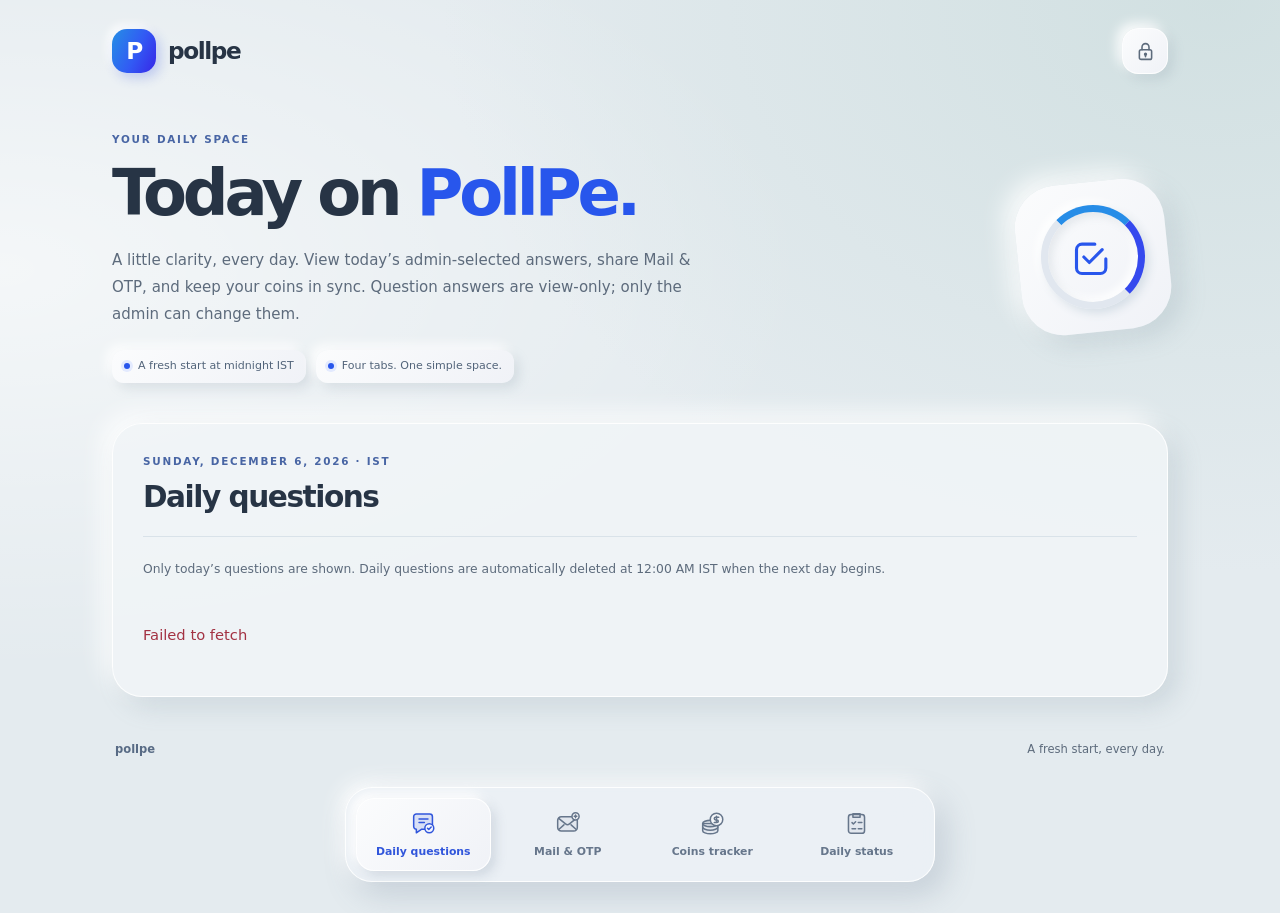
==== index.html @ f7204054 "Restore all three balance values in forms and public cards" ====
<!doctype html>
<html lang="en">
<head>
  <meta charset="utf-8">
  <meta name="viewport" content="width=device-width, initial-scale=1, viewport-fit=cover">
  <meta name="description" content="PollPe — today’s daily questions.">
  <title>PollPe · Daily questions</title>
  <link rel="stylesheet" href="style.css?v=daily-status-20261020">
  <link rel="stylesheet" href="daily-status.css?v=daily-status-20261020">
  <link rel="stylesheet" href="neumorphic.css?v=soft-ui-20261020">
  <meta name="theme-color" content="#e4ebef">
  <script src="config.js" defer></script>
  <script src="app.js?v=daily-status-20261020" defer></script>
  <script src="coins.js?v=full-balances-restored-20261020" defer></script>
  <script src="daily-status.js?v=daily-status-20261020" defer></script>
</head>
<body>
  <header class="site-header">
    <a class="brand" href="#archive" aria-label="PollPe home"><span class="brand-mark">P</span><span>pollpe</span></a>
    <button class="nav-admin" id="admin-toggle" type="button" aria-label="Unlock admin" title="Unlock admin" aria-haspopup="dialog" aria-controls="admin-panel" aria-expanded="false"><svg width="21" height="21" viewBox="0 0 24 24" fill="none" stroke="currentColor" stroke-width="1.8" stroke-linecap="round" stroke-linejoin="round" aria-hidden="true"><rect x="5" y="10" width="14" height="11" rx="2"></rect><path d="M8 10V7a4 4 0 0 1 8 0v3"></path><circle cx="12" cy="15" r="1"></circle><path d="M12 16v2"></path></svg></button>
  </header>

  <main>
    <section class="hero" aria-labelledby="page-title">
      <div class="hero-content">
        <p class="eyebrow">Your daily space</p>
        <h1 id="page-title">Today on <span>PollPe.</span></h1>
        <p class="hero-copy">A little clarity, every day. View today’s admin-selected answers, share Mail &amp; OTP, and keep your coins in sync. Question answers are view-only; only the admin can change them.</p>
        <div class="hero-meta"><span class="soft-chip">A fresh start at midnight IST</span><span class="soft-chip">Four tabs. One simple space.</span></div>
      </div>
      <div class="hero-emblem" aria-hidden="true"><div class="hero-emblem-ring"><svg width="44" height="44" viewBox="0 0 24 24" fill="none" stroke="currentColor" stroke-width="1.7" stroke-linecap="round" stroke-linejoin="round"><path d="m7 12 3 3 7-7"/><path d="M19 13v5a3 3 0 0 1-3 3H6a3 3 0 0 1-3-3V8a3 3 0 0 1 3-3h7"/></svg></div></div>
    </section>

    <section class="tab-panel archive-section" id="archive" aria-labelledby="archive-title" role="tabpanel" tabindex="-1">
      <div class="section-heading">
        <div><p class="eyebrow" id="today-date"></p><h2 id="archive-title">Daily questions</h2></div>
        <span class="count-label" id="result-count" aria-live="polite"></span>
      </div>
      <p class="timestamp-note">Only today’s questions are shown. Daily questions are automatically deleted at 12:00 AM IST when the next day begins.</p>
      <div id="archive-status" class="status" role="status" aria-live="polite"></div>
      <div id="poll-list" class="poll-list" aria-live="polite"></div>
      <button class="button button-outline load-more" id="load-more" type="button" hidden>Load more today’s questions</button>
    </section>

    <section class="tab-panel mail-section" id="mail" aria-labelledby="mail-title" role="tabpanel" tabindex="-1" hidden>
      <div class="section-heading"><div><p class="eyebrow">Public mailbox</p><h2 id="mail-title">Mail &amp; OTP</h2></div><span class="count-label" id="mail-count" aria-live="polite"></span></div>
      <p class="public-disclosure"><strong>Important:</strong> everything submitted here—including email addresses, messages, and OTPs—is public and visible to anyone. This is manual hosting only, not inbox integration.</p>
      <form id="mail-form" class="mail-form" novalidate>
        <label>Email address<input id="mail-email" type="email" maxlength="254" autocomplete="email" required></label>
        <label>Content <span class="label-note">including an OTP, if needed · max 20,000 characters</span><textarea id="mail-content" rows="8" maxlength="20000" required></textarea></label>
        <p class="timestamp-note"><strong>Timestamp:</strong> Set automatically when you publish (server time). It cannot be edited.</p>
        <p class="timestamp-note"><strong>Auto-delete:</strong> Mail &amp; OTP posts expire 6 hours after their server timestamp and are deleted by cleanup that runs every minute. Refresh to update posts already loaded on this page. Coin history and daily questions are not affected.</p>
        <div class="form-actions"><button class="button button-primary" id="mail-submit" type="submit">Publish publicly</button><span id="mail-status" class="form-status" role="status" aria-live="polite"></span></div>
      </form>
      <div id="mail-list-status" class="status" role="status" aria-live="polite"></div>
      <div id="mail-list" class="mail-list" aria-live="polite"></div>
      <button class="button button-outline load-more" id="mail-load-more" type="button" hidden>Load more mail</button>
    </section>

    <section class="tab-panel coins-section" id="coins" aria-labelledby="coins-title" role="tabpanel" tabindex="-1" hidden>
      <div class="section-heading"><div><p class="eyebrow">Every coin, accounted for</p><h2 id="coins-title">PollPe coins tracker</h2></div></div>
      <p class="public-disclosure"><strong>No password needed.</strong> Email addresses and coin balances saved here are public. This is a manual tracker, not a connection to your PollPe account.</p>
      <form id="coins-form" class="mail-form" novalidate>
        <label>PollPe account email address<input id="coins-email" type="email" maxlength="254" autocomplete="email" required aria-describedby="coins-account-status"></label>
        <div><button id="coins-lookup" class="button button-outline" type="button">Load account balance</button></div>
        <p id="coins-account-status" class="timestamp-note" role="status" aria-live="polite">Enter an email to load its current balance.</p>
        <div class="form-grid">
          <label>Total coins yesterday<input id="coins-yesterday" type="number" min="0" max="9007199254740991" step="1" readonly required aria-describedby="coins-baseline-note"></label>
          <label>Coins credited today<input id="coins-credited" type="number" min="0" max="9007199254740991" step="1" inputmode="numeric" placeholder="Enter today's credited coins" required disabled></label>
        </div>
        <div class="form-actions"><button id="coins-edit-balance" class="button button-outline" type="button" disabled aria-pressed="false">Edit starting balance</button><span id="coins-baseline-note" class="timestamp-note">Current balances are filled automatically. Load an account, then use Edit starting balance whenever you need to correct its baseline.</span></div>
        <label>Total coins today <span class="label-note">calculated automatically: yesterday + credited today</span><input id="coins-total" type="number" readonly aria-readonly="true" aria-live="polite"></label>
        <p class="timestamp-note">One current card per email; daily history is not kept. Days use India time (Asia/Kolkata). After a gap, the last saved balance carries forward. Saving again today replaces today's credited amount; it does not add it twice. Dates and timestamps are set by the server.</p>
        <div class="form-actions"><button class="button button-primary" id="coins-submit" type="submit" disabled>Save coins publicly</button><span id="coins-status" class="form-status" role="status" aria-live="polite"></span></div>
      </form>
      <div class="section-heading"><h3>Current coin balances</h3><button class="button button-quiet" id="coins-refresh" type="button">Refresh balances</button></div>
      <label for="coins-email-filter">Filter current balances by email<input id="coins-email-filter" type="search" maxlength="254" autocomplete="off" placeholder="Search email address"></label>
      <div id="coins-list-status" class="status" role="status" aria-live="polite"></div>
      <div id="coins-list" class="coins-list" aria-live="polite"></div>
      <button class="button button-outline load-more" id="coins-load-more" type="button" hidden>Load more balances</button>
    </section>

    <section class="tab-panel daily-status-section" id="daily-status" aria-labelledby="completion-title" role="tabpanel" tabindex="-1" hidden>
      <div class="section-heading"><div><p class="eyebrow" id="completion-date"></p><h2 id="completion-title">Daily coin status</h2></div><button class="button button-quiet" id="completion-refresh" type="button">Refresh status</button></div>
      <p class="public-disclosure">All email addresses already in the coins tracker appear here. <strong>Completed</strong> means coins were submitted for today in India time, including a submission of 0 coins. Otherwise, the status is <strong>Pending</strong>. Status resets automatically at <strong>12:00 AM IST</strong>; saved balances are kept.</p>
      <p class="timestamp-note">Public, view-only list. Updates after a coin submission, when you open this tab, and every minute while this tab is visible.</p>
      <p id="completion-summary" class="completion-summary" aria-live="polite"></p>
      <label class="completion-filter" for="completion-search">Search PollPe email addresses<input id="completion-search" type="search" maxlength="254" autocomplete="off" placeholder="Search email address"></label>
      <div id="completion-message" class="status" role="status" aria-live="polite"></div>
      <div id="completion-list" class="completion-list" role="list" aria-label="Daily coin completion by email"></div>
    </section>

    <section class="admin-panel" id="admin-panel" aria-labelledby="admin-title" hidden>
      <div class="section-heading"><div><p class="eyebrow">Private publishing desk</p><h2 id="admin-title">Publish a question</h2></div><button class="close-button" id="admin-close" type="button" aria-label="Close admin panel">×</button></div>
      <p class="admin-intro">Admin unlocked for up to one hour. Closing this panel locks it again. Your password is never saved to this device.</p>
      <form id="poll-form" novalidate>
        <label>Today’s date (IST)<input id="poll-date" type="date" required readonly aria-readonly="true"></label>
        <label>Question<textarea id="poll-question" rows="3" maxlength="500" required placeholder="What are you curious about today?"></textarea></label>
        <fieldset class="option-editor" aria-describedby="options-help">
          <legend>Answer options</legend>
          <p id="options-help" class="timestamp-note">Add or remove options independently. Keep 2–50 options, with up to 300 characters each.</p>
          <label class="option-style-label">Option serial numbers<select id="option-label-style"><option value="numeric">Numbers: 1, 2, 3…</option><option value="alpha">Alphabet: A, B, C…</option><option value="none">No serial numbers</option></select></label>
          <div id="poll-options" class="option-rows"></div>
          <div class="form-actions"><button id="add-option" class="button button-outline" type="button">Add option</button><span id="option-count" class="timestamp-note" role="status" aria-live="polite"></span></div>
        </fieldset>
        <div class="form-grid">
          <label>Selected answer <span class="label-note">choose exactly one option</span><select id="poll-selected" required disabled><option value="">Add options above</option></select></label>
          <label>Note <span class="label-note">optional</span><input id="poll-note" type="text" maxlength="300" placeholder="A little context, if useful"></label>
        </div>
        <div class="form-actions"><button class="button button-primary" id="publish-button" type="submit">Publish question</button><button class="button button-quiet" id="cancel-edit" type="button" hidden>Cancel edit</button><span id="form-status" class="form-status" role="status" aria-live="polite"></span></div>
      </form>
    </section>
  </main>
  <nav class="bottom-nav" aria-label="Primary navigation">
    <div class="page-tabs" role="tablist" aria-label="PollPe sections">
      <a class="tab-link" id="archive-tab" href="#archive" role="tab" aria-controls="archive" aria-selected="true" tabindex="0">
        <span class="nav-icon"><svg width="28" height="28" viewBox="0 0 28 28" fill="none" stroke="currentColor" stroke-width="1.7" stroke-linecap="round" stroke-linejoin="round" aria-hidden="true" focusable="false"><path class="icon-tint" d="M7 4.5h14a3 3 0 0 1 3 3v11a3 3 0 0 1-3 3h-9l-6 4v-4a3 3 0 0 1-3-3v-11a3 3 0 0 1 3-3Z"/><path d="M9 10h10M9 14h6"/><circle cx="20.5" cy="20.5" r="5" class="icon-badge"/><path d="m18.5 20.5 1.4 1.4 2.7-2.8"/></svg></span>
        <span class="nav-label">Daily questions</span>
      </a>
      <a class="tab-link" id="mail-tab" href="#mail" role="tab" aria-controls="mail" aria-selected="false" tabindex="-1">
        <span class="nav-icon"><svg width="28" height="28" viewBox="0 0 28 28" fill="none" stroke="currentColor" stroke-width="1.7" stroke-linecap="round" stroke-linejoin="round" aria-hidden="true" focusable="false"><rect class="icon-tint" x="3" y="6.5" width="22" height="16" rx="4"/><path d="m4.5 8.5 7.3 6a3.5 3.5 0 0 0 4.4 0l7.3-6M4.5 20.5l5.5-5M23.5 20.5l-5.5-5"/><circle cx="23" cy="6" r="4" class="icon-badge"/><path d="M23 4.5v3M21.5 6h3"/></svg></span>
        <span class="nav-label">Mail &amp; OTP</span>
      </a>
      <a class="tab-link" id="coins-tab" href="#coins" role="tab" aria-controls="coins" aria-selected="false" tabindex="-1" aria-label="PollPe coins tracker">
        <span class="nav-icon"><svg width="28" height="28" viewBox="0 0 28 28" fill="none" stroke="currentColor" stroke-width="1.7" stroke-linecap="round" stroke-linejoin="round" aria-hidden="true" focusable="false"><path class="icon-tint" d="M3 14v8c0 2 4 3.5 8.5 3.5S20 24 20 22v-8Z"/><ellipse cx="11.5" cy="14" rx="8.5" ry="3.5"/><path d="M3 18c0 2 4 3.5 8.5 3.5S20 20 20 18"/><circle cx="18.5" cy="9.5" r="7" class="icon-badge"/><path d="M18.5 6v7M21 7h-3.5a1.5 1.5 0 0 0 0 3H19a1.5 1.5 0 0 1 0 3h-3"/></svg></span>
        <span class="nav-label">Coins tracker</span>
      </a>
      <a class="tab-link" id="daily-status-tab" href="#daily-status" role="tab" aria-controls="daily-status" aria-selected="false" tabindex="-1">
        <span class="nav-icon"><svg width="28" height="28" viewBox="0 0 28 28" fill="none" stroke="currentColor" stroke-width="1.7" stroke-linecap="round" stroke-linejoin="round" aria-hidden="true" focusable="false"><rect class="icon-tint" x="5" y="4" width="18" height="21" rx="3"/><path d="M10 3h8v4h-8zM9 13l1.5 1.5L13 12M16 13h4M9 20h4M16 20h4"/></svg></span>
        <span class="nav-label">Daily status</span>
      </a>
    </div>
  </nav>
  <dialog class="unlock-dialog" id="unlock-dialog" aria-labelledby="unlock-title" aria-describedby="unlock-description">
    <div class="section-heading"><div><p class="eyebrow">Private access</p><h2 id="unlock-title">Unlock admin</h2></div><button class="close-button" id="unlock-close" type="button" aria-label="Close unlock prompt">×</button></div>
    <p id="unlock-description">Enter your admin password to open the question-upload form. Everyone can view today’s questions without unlocking.</p>
    <form id="unlock-form">
      <label for="publishing-key">Admin password</label>
      <input id="publishing-key" type="password" autocomplete="off" spellcheck="false" autocapitalize="off" required autofocus aria-describedby="unlock-status">
      <p id="unlock-status" class="form-status" role="status" aria-live="polite"></p>
      <div class="form-actions"><button class="button button-primary" id="unlock-button" type="submit">Unlock</button><button class="button button-quiet" id="unlock-cancel" type="button">Cancel</button></div>
    </form>
  </dialog>
  <footer><span class="brand-footer">pollpe</span><span>A fresh start, every day.</span></footer>
</body>
</html>
---- style.css ----
:root{--ink:#30243c;--muted:#746b7e;--purple:#6846a5;--purple-dark:#503181;--lavender:#eee8f8;--cream:#fbf8f1;--paper:#fffdf9;--line:#e7dfd2;--green:#317357;--shadow:0 18px 50px rgba(48,36,60,.08);font-family:Inter,ui-sans-serif,system-ui,-apple-system,BlinkMacSystemFont,"Segoe UI",sans-serif;color:var(--ink);background:var(--cream);line-height:1.5}*{box-sizing:border-box}html{scroll-behavior:smooth}body{margin:0;min-width:320px;background:var(--cream)}button,input,textarea,select{font:inherit;color:inherit}button{cursor:pointer}.site-header{max-width:1160px;margin:auto;padding:24px 30px;display:flex;justify-content:space-between;align-items:center}.brand{display:inline-flex;align-items:center;gap:9px;color:var(--ink);font-weight:800;letter-spacing:-.04em;font-size:1.28rem;text-decoration:none}.brand-mark{display:grid;place-items:center;width:28px;height:28px;border-radius:9px;background:var(--purple);color:white;font-family:Georgia,serif;font-style:italic;font-size:1.1rem}.nav-admin{background:none;border:0;color:var(--muted)}.nav-admin:hover{color:var(--purple)}.hero{max-width:1160px;margin:auto;padding:82px 30px 92px}.eyebrow{margin:0 0 12px;color:var(--purple);font-weight:750;letter-spacing:.12em;text-transform:uppercase;font-size:.7rem}.hero h1{font-family:Georgia,"Times New Roman",serif;font-weight:400;letter-spacing:-.055em;font-size:clamp(3.3rem,8vw,6.9rem);line-height:.92;max-width:800px;margin:0}.hero-copy{color:var(--muted);font-size:1.08rem;max-width:410px;margin:26px 0 0}.archive-section,.admin-panel{max-width:1160px;margin:auto;padding:0 30px 100px}.section-heading{display:flex;justify-content:space-between;align-items:end;border-bottom:1px solid var(--line);padding-bottom:17px;margin-bottom:23px}.section-heading h2{margin:0;font-family:Georgia,"Times New Roman",serif;font-weight:400;font-size:2.25rem;letter-spacing:-.04em}.count-label{color:var(--muted);font-size:.78rem}.filters{display:flex;gap:9px;margin-bottom:26px}.search-field,.date-field{display:flex;align-items:center;border:1px solid var(--line);background:var(--paper);border-radius:7px;min-height:45px}.search-field{flex:1}.search-icon,.calendar-icon{color:var(--purple);font-size:1.25rem;padding-left:13px}.search-field input,.date-field input{border:0;outline:0;background:transparent;padding:10px 13px;width:100%;min-width:0}.date-field input{width:155px}.button{border:0;border-radius:7px;padding:11px 17px;font-weight:700;font-size:.85rem;transition:.18s ease}.button:hover{transform:translateY(-1px)}.button:disabled{opacity:.55;cursor:not-allowed;transform:none}.button-primary{background:var(--purple);color:white}.button-primary:hover{background:var(--purple-dark)}.button-outline{background:transparent;border:1px solid var(--purple);color:var(--purple)}.button-quiet{background:transparent;color:var(--muted)}.button-quiet:hover{background:var(--lavender);color:var(--purple)}.poll-list{display:grid;grid-template-columns:repeat(2,minmax(0,1fr));gap:17px}.poll-card{background:var(--paper);border:1px solid var(--line);border-radius:10px;padding:25px;box-shadow:var(--shadow);position:relative}.poll-card-date{font-size:.72rem;color:var(--purple);font-weight:750;letter-spacing:.1em;text-transform:uppercase}.poll-card h3{font-family:Georgia,"Times New Roman",serif;font-size:1.5rem;font-weight:400;letter-spacing:-.025em;line-height:1.15;margin:12px 0 20px}.answer-list{display:grid;gap:7px;margin:0;padding:0;list-style:none}.answer{display:flex;justify-content:space-between;align-items:center;border:1px solid var(--line);border-radius:6px;padding:9px 11px;color:var(--muted);font-size:.87rem}.answer.selected{border-color:#b9a5dc;background:var(--lavender);color:var(--purple-dark);font-weight:700}.answer-tag{font-size:.68rem;letter-spacing:.04em;text-transform:uppercase}.poll-note{color:var(--muted);font-size:.8rem;margin:17px 0 0;padding-top:14px;border-top:1px solid var(--line)}.card-actions{display:flex;gap:10px;margin-top:17px}.card-actions button{font-size:.75rem;color:var(--purple);border:0;background:none;padding:0;font-weight:700}.card-actions button:hover{text-decoration:underline}.status{color:var(--muted);font-size:.92rem;padding:20px 0}.status:empty{display:none}.status.error,.form-status.error{color:#a04040}.status.empty{padding:65px 10px;text-align:center;background:var(--lavender);border-radius:10px}.load-more{display:block;margin:28px auto 0}.admin-panel{padding-top:42px;background:var(--paper);border:1px solid var(--line);border-radius:12px;margin-bottom:85px;padding-bottom:42px;box-shadow:var(--shadow)}.admin-intro{color:var(--muted);font-size:.9rem;margin:-8px 0 25px}.close-button{border:0;background:none;font-size:1.65rem;color:var(--muted)}.admin-panel form{display:grid;gap:17px}.form-grid{display:grid;grid-template-columns:1fr 1fr;gap:17px}.admin-panel label{display:grid;gap:7px;font-size:.82rem;font-weight:700}.label-note{font-weight:400;color:var(--muted);font-size:.75rem}.admin-panel input,.admin-panel textarea,.admin-panel select{width:100%;border:1px solid var(--line);border-radius:6px;background:var(--cream);padding:11px 12px;outline:0;resize:vertical}.admin-panel input:focus,.admin-panel textarea:focus,.admin-panel select:focus,.filters input:focus{border-color:var(--purple);box-shadow:0 0 0 3px rgba(104,70,165,.12)}.form-actions{display:flex;align-items:center;gap:14px}.form-status{font-size:.82rem;color:var(--green)}footer{max-width:1160px;margin:auto;padding:27px 30px;border-top:1px solid var(--line);display:flex;justify-content:space-between;color:var(--muted);font-size:.78rem}.brand-footer{font-weight:800;color:var(--ink)}.sr-only{position:absolute;width:1px;height:1px;padding:0;margin:-1px;overflow:hidden;clip:rect(0,0,0,0);white-space:nowrap;border:0}@media(max-width:700px){.site-header,.hero,.archive-section,.admin-panel{padding-left:18px;padding-right:18px}.site-header{padding-top:18px}.hero{padding-top:65px;padding-bottom:70px}.hero h1{font-size:clamp(3rem,16vw,5rem)}.filters{flex-wrap:wrap}.search-field{flex-basis:100%}.date-field{flex:1}.date-field input{width:100%}.poll-list{grid-template-columns:1fr}.section-heading h2{font-size:1.9rem}.form-grid{grid-template-columns:1fr}.admin-panel{border-radius:0;border-left:0;border-right:0}.form-actions{flex-wrap:wrap}footer{padding-left:18px;padding-right:18px}}

[hidden]{display:none!important}

/* Native radio groups enforce one selected answer per question. */
fieldset.answer-list{border:0;min-width:0}
label.answer{cursor:pointer;gap:10px;min-height:44px}
.answer input[type="radio"]{margin:0;flex:0 0 auto;width:17px;height:17px;accent-color:var(--purple)}
.answer-text{flex:1;min-width:0;overflow-wrap:anywhere}
.answer-tag{flex:0 0 auto}
.answer:focus-within{outline:2px solid var(--purple);outline-offset:2px}
.answer:hover{border-color:#b9a5dc}

/* The publishing desk opens only after the separate key prompt succeeds. */
.nav-admin{display:inline-flex;align-items:center;justify-content:center;width:44px;height:44px;border-radius:50%;padding:10px}
.nav-admin:hover,.nav-admin[aria-expanded="true"]{background:var(--lavender);color:var(--purple)}
.nav-admin:focus-visible,.close-button:focus-visible{outline:2px solid var(--purple);outline-offset:3px}
.unlock-dialog{width:min(440px,calc(100% - 32px));max-height:calc(100dvh - 32px);overflow:auto;border:1px solid var(--line);border-radius:16px;padding:28px;background:var(--paper);color:var(--ink);box-shadow:var(--shadow)}
.unlock-dialog::backdrop{background:rgba(48,36,60,.4);backdrop-filter:blur(3px)}
.unlock-dialog .section-heading{align-items:center;margin-bottom:18px}
.unlock-dialog h2{font-size:2rem}
.unlock-dialog>p{color:var(--muted);font-size:.9rem}
.unlock-dialog form{display:grid;gap:12px;margin-top:22px}
.unlock-dialog label{font-size:.82rem;font-weight:700}
.unlock-dialog input{width:100%;min-width:0;border:1px solid var(--line);border-radius:7px;background:var(--cream);padding:12px;font-size:16px}
.unlock-dialog input:focus{outline:2px solid var(--purple);outline-offset:2px}
.unlock-dialog .form-status{margin:0;min-height:1.5em}
@media(prefers-reduced-motion:reduce){html{scroll-behavior:auto}.button{transition:none}}

/* Accessible hash-driven tabs and the public mailbox. */


.mail-section{max-width:1160px;margin:auto;padding:0 30px 100px}
.public-disclosure{margin:0 0 26px;padding:15px 17px;border-left:4px solid var(--purple);background:var(--lavender);color:var(--purple-dark);font-size:.9rem}
.mail-form{display:grid;gap:17px;max-width:720px;margin-bottom:30px}
.mail-form label{display:grid;gap:7px;font-size:.82rem;font-weight:700}
.mail-form input,.mail-form textarea{width:100%;border:1px solid var(--line);border-radius:6px;background:var(--paper);padding:11px 12px;outline:0;resize:vertical}
.mail-form input:focus,.mail-form textarea:focus{border-color:var(--purple);box-shadow:0 0 0 3px rgba(104,70,165,.12)}
.mail-list{display:grid;gap:14px;max-width:800px}
.mail-card{background:var(--paper);border:1px solid var(--line);border-radius:10px;padding:20px;box-shadow:var(--shadow)}
.mail-meta{color:var(--purple);font-size:.75rem;font-weight:750;overflow-wrap:anywhere}
.mail-content{white-space:pre-wrap;overflow-wrap:anywhere;margin:12px 0 0;color:var(--ink)}
@media(max-width:700px){.mail-section{padding-left:18px;padding-right:18px}}

/* Public coins tracker. */
.coins-section{max-width:1160px;margin:auto;padding:0 30px 100px}
.timestamp-note{color:var(--muted);font-size:.8rem;margin:0;line-height:1.6}
.mail-form input[readonly]{background:var(--lavender);color:var(--purple-dark)}
.mail-form input:disabled{opacity:.65}
.coins-list{display:grid;gap:14px;max-width:900px}
.coins-list h4{margin:0 0 18px}
.coin-values{display:grid;grid-template-columns:repeat(3,minmax(0,1fr));gap:14px;margin:0 0 18px}
.coin-values dt{font-size:.75rem;color:var(--muted)}
.coin-values dd{font-size:1.45rem;font-weight:750;margin:5px 0 0;overflow-wrap:anywhere}
.coin-values>div:last-child dd{color:var(--purple)}
@media(max-width:700px){.coins-section{padding-left:18px;padding-right:18px}.coin-values{grid-template-columns:1fr}.coin-values>div{display:flex;justify-content:space-between;align-items:baseline;gap:12px}.coin-values dd{margin:0;font-size:1.2rem}.hero{padding-top:36px;padding-bottom:45px}}

/* A floating, thumb-friendly dock on every screen size. No icon font or CDN needed. */
body{padding-bottom:calc(124px + env(safe-area-inset-bottom,0px))}
html{scroll-padding-bottom:calc(124px + env(safe-area-inset-bottom,0px))}
.bottom-nav{position:fixed;z-index:50;left:50%;bottom:calc(18px + env(safe-area-inset-bottom,0px));transform:translateX(-50%);width:min(560px,calc(100% - 32px));padding:8px;border:1px solid rgba(104,70,165,.16);border-radius:26px;background:rgba(255,253,249,.96);box-shadow:0 12px 48px rgba(48,36,60,.16),0 2px 8px rgba(48,36,60,.04);backdrop-filter:blur(20px);-webkit-backdrop-filter:blur(20px)}
.page-tabs{display:grid;grid-template-columns:repeat(3,minmax(0,1fr));gap:6px}
.tab-link{position:relative;display:flex;flex-direction:column;align-items:center;justify-content:center;gap:5px;min-width:0;min-height:76px;padding:9px 6px 10px;border:1px solid transparent;border-radius:19px;color:var(--muted);text-decoration:none;transition:background .2s ease,color .2s ease,box-shadow .2s ease}
.nav-icon{display:grid;place-items:center;width:34px;height:32px;transition:transform .2s ease}
.nav-icon svg{display:block;overflow:visible}
.icon-tint{fill:currentColor;fill-opacity:.07}
.icon-badge{fill:var(--paper)}
.nav-label{font-size:.76rem;line-height:1.3;font-weight:650;white-space:nowrap}
.tab-link:hover{background:#f5f0fb;color:var(--purple)}
.tab-link[aria-selected="true"]{color:var(--purple-dark);background:linear-gradient(135deg,#eee5fb,#f6f0fc);border-color:rgba(104,70,165,.12);box-shadow:inset 0 1px 0 rgba(255,255,255,.9)}
.tab-link[aria-selected="true"] .nav-label{font-weight:800}
.tab-link[aria-selected="true"] .nav-icon{transform:translateY(-1px)}
.tab-link[aria-selected="true"] .icon-tint{fill-opacity:.15}
.tab-link[aria-selected="true"] .icon-badge{fill:#eee5fb}
.tab-link:focus-visible{outline:3px solid var(--purple);outline-offset:2px}
@media(max-width:700px){.site-header{flex-wrap:nowrap;gap:16px}.nav-admin{width:44px;height:44px;padding:10px}.bottom-nav{bottom:calc(12px + env(safe-area-inset-bottom,0px));width:calc(100% - 24px);max-width:480px;border-radius:24px;padding:6px}.tab-link{min-height:72px;border-radius:18px}.nav-label{font-size:.7rem}}
@media(prefers-reduced-motion:reduce){.tab-link,.nav-icon{transition:none}}

/* Independent answer rows keep numbering separate from editable content. */
.option-editor{min-width:0;margin:0;padding:18px;border:1px solid var(--line);border-radius:9px;display:grid;gap:16px}
.option-editor legend{padding:0 6px;font-size:.88rem;font-weight:750}
.option-style-label{max-width:330px}
.option-rows{display:grid;gap:12px}
.option-row{display:flex;align-items:flex-end;gap:10px;min-width:0}
.option-field{flex:1;min-width:0;display:grid;gap:6px}
.option-row .remove-option{min-height:44px;padding:10px 12px;flex:0 0 auto}
.option-row .remove-option:disabled{opacity:.4}
.option-field input{min-width:0}
@media(max-width:700px){.option-editor{padding:12px}.option-row{gap:4px}.option-row .remove-option{padding:10px 7px;font-size:.78rem}.option-field input,.option-style-label select{font-size:16px}}

/* Four public sections, with non-interactive published answers. */
.page-tabs{grid-template-columns:repeat(4,minmax(0,1fr))}
label.answer{cursor:default}
.answer input[type="radio"]:disabled{opacity:1;cursor:default}
.answer-tag{white-space:normal;text-align:right;max-width:6.5em}
@media(max-width:400px){.bottom-nav{width:calc(100% - 16px);padding:5px}.page-tabs{gap:2px}.tab-link{padding-left:2px;padding-right:2px}.nav-label{font-size:.64rem;white-space:normal;text-align:center;min-height:2.6em;display:flex;align-items:center}.nav-icon{height:30px}}
---- daily-status.css ----
#daily-status{max-width:1160px;margin:auto;padding:0 30px 100px}
#daily-status .daily-status-toolbar{display:flex;align-items:center;gap:12px;margin:0 0 22px;max-width:900px}
#daily-status .completion-filter{display:grid;gap:7px;font-size:.82rem;font-weight:700;max-width:900px;margin:20px 0}
#daily-status .completion-summary{color:var(--purple-dark);font-size:.9rem;font-weight:700;margin:20px 0}
#daily-status #completion-search{flex:1;min-width:0;border:1px solid var(--line);border-radius:7px;background:var(--paper);padding:11px 13px;outline:0}
#daily-status #completion-search:focus{border-color:var(--purple);box-shadow:0 0 0 3px rgba(104,70,165,.12)}
#daily-status #completion-refresh{white-space:nowrap}
#daily-status .daily-status-message{color:var(--muted);font-size:.92rem;padding:20px 0;min-height:1.5em}
#daily-status .daily-status-message:empty{display:none}
#daily-status .daily-status-message.error{color:#a04040}
#daily-status .daily-status-message.empty{padding:48px 16px;text-align:center;background:var(--lavender);border-radius:10px}
#daily-status .completion-list{display:grid;grid-template-columns:repeat(2,minmax(0,1fr));gap:14px;max-width:900px}
#daily-status .daily-status-card{display:grid;grid-template-columns:minmax(0,1fr) auto;gap:8px 14px;align-items:start;background:var(--paper);border:1px solid var(--line);border-radius:10px;padding:18px 20px;box-shadow:var(--shadow);min-width:0}
#daily-status .daily-status-email{margin:0;min-width:0;color:var(--ink);font-size:.98rem;font-weight:700;overflow-wrap:anywhere}
#daily-status .daily-status-badge{justify-self:end;border-radius:999px;padding:4px 9px;font-size:.68rem;font-weight:800;letter-spacing:.04em;text-transform:uppercase;white-space:nowrap}
#daily-status .daily-status-badge.is-completed{background:#e5f2eb;color:var(--green)}
#daily-status .daily-status-badge.is-pending{background:#f4e9dc;color:#8a5a32}
#daily-status .daily-status-note{grid-column:1/-1;margin:0;color:var(--muted);font-size:.78rem;line-height:1.5}
@media(max-width:700px){
  #daily-status{padding-left:18px;padding-right:18px}
  #daily-status .daily-status-toolbar{align-items:stretch;flex-direction:column}
  #daily-status #completion-refresh{align-self:flex-start}
  #daily-status .completion-list{grid-template-columns:1fr}
  #daily-status .daily-status-card{padding:16px}
}
---- neumorphic.css ----
/* PollPe soft-surface system. Presentation only; application and server rules are unchanged. */
:root {
  --ink: #273445;
  --muted: #5d6b7c;
  --purple: #2856ec;
  --purple-dark: #243ec1;
  --lavender: #e6edfc;
  --cream: #e4ebef;
  --paper: #f4f6f9;
  --line: #d4dfe8;
  --green: #22634f;
  --blue-gradient: linear-gradient(115deg, #258fe5 0%, #325af4 55%, #3826e7 100%);
  --surface: linear-gradient(135deg, #fbfcfd 0%, #f0f2f7 100%);
  --shadow: 10px 10px 25px rgba(125, 144, 158, .22), -9px -9px 24px rgba(255, 255, 255, .88);
  --shadow-small: 5px 5px 12px rgba(125, 144, 158, .2), -5px -5px 12px rgba(255, 255, 255, .9);
  --inset: inset 4px 4px 9px rgba(128, 147, 164, .16), inset -4px -4px 9px rgba(255, 255, 255, .95);
  font-family: "Avenir Next", Avenir, "Segoe UI", ui-sans-serif, system-ui, sans-serif;
  -webkit-font-smoothing: antialiased;
}
html { background: var(--cream); }
body {
  background: radial-gradient(ellipse at 95% 0, rgba(199, 218, 218, .65), transparent 45%),
    radial-gradient(ellipse at 0 30%, rgba(255, 255, 255, .6), transparent 45%), var(--cream);
  background-attachment: fixed;
  padding-bottom: calc(130px + env(safe-area-inset-bottom, 0px));
}
a, button, input, textarea, select { -webkit-tap-highlight-color: transparent; }
.site-header { max-width: 1120px; padding: 28px 32px 20px; }
.brand { gap: 12px; font-size: 1.45rem; font-weight: 750; letter-spacing: -.06em; }
.brand-mark {
  width: 44px; height: 44px; border-radius: 15px; background: var(--blue-gradient);
  box-shadow: 4px 5px 12px rgba(46, 79, 224, .24), -4px -4px 10px rgba(255, 255, 255, .9);
  font-family: inherit; font-style: normal; font-size: 1.45rem; font-weight: 650;
}
.nav-admin, .close-button {
  display: inline-grid; place-items: center; width: 46px; height: 46px; padding: 10px;
  border: 1px solid rgba(255, 255, 255, .8); border-radius: 16px;
  background: var(--surface); box-shadow: var(--shadow-small); color: var(--muted);
}
.nav-admin:hover, .nav-admin[aria-expanded="true"], .close-button:hover { color: var(--purple); background: var(--surface); }
.nav-admin[aria-expanded="true"] { box-shadow: var(--inset); }
.hero { max-width: 1120px; padding: 38px 32px 40px; display: grid; grid-template-columns: 1fr auto; gap: 24px; align-items: center; }
.hero-content { min-width: 0; }
.eyebrow { color: #4865a4; font-size: .65rem; font-weight: 750; letter-spacing: .17em; margin-bottom: 11px; }
.hero h1 { font-family: inherit; font-weight: 600; font-size: clamp(2.4rem, 5vw, 4.2rem); line-height: 1.08; letter-spacing: -.065em; }
.hero h1 span { color: var(--purple); }
.hero-copy { max-width: 580px; margin-top: 19px; font-size: .94rem; line-height: 1.8; }
.hero-meta { display: flex; flex-wrap: wrap; gap: 10px; margin-top: 22px; }
.soft-chip { display: inline-flex; align-items: center; gap: 8px; padding: 8px 12px; border-radius: 12px; font-size: .69rem; color: #52647a; background: var(--surface); box-shadow: var(--shadow-small); }
.soft-chip::before { content: ""; width: 6px; height: 6px; border-radius: 50%; background: var(--purple); box-shadow: 0 0 0 3px #e3eafe; }
.hero-emblem { display: grid; place-items: center; width: 150px; height: 150px; border-radius: 42px; background: var(--surface); box-shadow: var(--shadow); transform: rotate(-6deg); }
.hero-emblem-ring { display: grid; place-items: center; width: 104px; height: 104px; border-radius: 50%; border: 7px solid #e1e7ef; border-top-color: #278de7; border-right-color: #3549ee; box-shadow: var(--inset), 4px 4px 10px #d5dee6, -4px -4px 10px #fff; transform: rotate(6deg); }
.hero-emblem svg { color: var(--purple); }
.tab-panel, #daily-status, .archive-section, .mail-section, .coins-section {
  max-width: 1056px; margin: 0 auto 32px; padding: 30px;
  border: 1px solid rgba(255, 255, 255, .85); border-radius: 30px;
  background: rgba(242, 245, 248, .8); box-shadow: var(--shadow);
  scroll-margin-top: 22px; min-width: 0;
}
.section-heading { align-items: center; gap: 14px; border-bottom-color: #d9e2e9; padding-bottom: 20px; margin-bottom: 22px; }
.section-heading h2, .unlock-dialog h2 { font-family: inherit; font-size: 1.85rem; line-height: 1.2; font-weight: 550; letter-spacing: -.05em; }
.section-heading h3 { font-size: 1.14rem; font-weight: 650; letter-spacing: -.025em; }
.count-label { flex: 0 0 auto; font-size: .72rem; color: #42619f; }
.count-label:not(:empty) { background: #e7edfc; border-radius: 20px; padding: 7px 11px; }
.timestamp-note { line-height: 1.75; font-size: .77rem; }
.archive-section > .timestamp-note { margin-bottom: 24px; }
.public-disclosure { padding: 17px 20px; border: 1px solid #cfdbed; border-left: 3px solid #4481e8; border-radius: 16px; background: #eaf0f9; color: #435775; font-size: .82rem; line-height: 1.75; margin-bottom: 28px; }
.public-disclosure strong { color: #344f7e; }
.mail-form, .admin-panel form { gap: 20px; }
.mail-form { max-width: none; padding: 24px; border-radius: 23px; background: var(--surface); border: 1px solid #fff; box-shadow: var(--shadow-small); margin-bottom: 30px; }
label, .mail-form label, .admin-panel label, #daily-status .completion-filter { display: grid; gap: 9px; font-size: .79rem; font-weight: 650; color: #43536b; }
.label-note { font-size: .72rem; line-height: 1.6; }
input:not([type="radio"]), textarea, select,
.mail-form input, .mail-form textarea, .admin-panel input, .admin-panel textarea, .admin-panel select,
.unlock-dialog input, #daily-status #completion-search {
  width: 100%; min-width: 0; min-height: 48px; border: 1px solid rgba(197, 211, 224, .65);
  border-radius: 13px; padding: 12px 15px; background: #eaf0f5; color: var(--ink);
  box-shadow: var(--inset); outline: none; font-size: .94rem; line-height: 1.5;
}
textarea { resize: vertical; }
input::placeholder, textarea::placeholder { color: #718097; opacity: 1; }
input:not([type="radio"]):focus, textarea:focus, select:focus,
.mail-form input:focus, .mail-form textarea:focus, .admin-panel input:focus, .admin-panel textarea:focus,
.admin-panel select:focus, .unlock-dialog input:focus, #daily-status #completion-search:focus {
  border-color: #5379ea; outline: 3px solid rgba(55, 100, 235, .15); outline-offset: 2px; box-shadow: var(--inset);
}
.mail-form input[readonly], .admin-panel input[readonly] { background: #e5ebf5; color: #475b86; }
input:disabled, .mail-form input:disabled { opacity: .65; cursor: not-allowed; }
.button { min-height: 44px; padding: 12px 18px; border-radius: 14px; font-size: .79rem; line-height: 1.4; font-weight: 650; letter-spacing: .005em; transition: transform .18s ease, box-shadow .18s ease; }
.button-primary { background: var(--blue-gradient); color: #fff; border: 1px solid rgba(65, 95, 237, .3); box-shadow: 5px 5px 12px rgba(54, 79, 196, .25), -4px -4px 12px #fff; }
.button-primary:hover { background: linear-gradient(115deg, #147cce, #293cdb); }
.button-outline, .button-quiet { border: 1px solid rgba(255, 255, 255, .95); color: #3658ad; background: var(--surface); box-shadow: var(--shadow-small); }
.button-outline:hover, .button-quiet:hover { background: #e9effc; color: var(--purple-dark); }
.button:active:not(:disabled) { transform: translateY(1px); box-shadow: var(--inset); }
.button:disabled { opacity: .55; box-shadow: none; }
.button:focus-visible, .card-actions button:focus-visible { outline: 3px solid #6486ea; outline-offset: 4px; }
.form-actions { flex-wrap: wrap; gap: 14px; }
.form-actions > .timestamp-note { flex: 1 1 220px; }
.form-status { line-height: 1.6; }
.status.empty, #daily-status .daily-status-message.empty { padding: 54px 22px; border-radius: 22px; background: #e9eef4; border: 1px solid rgba(255, 255, 255, .7); box-shadow: var(--inset); color: var(--muted); line-height: 1.7; }
.status.error, .form-status.error, #daily-status .daily-status-message.error { color: #a33243; }
.poll-list { gap: 22px; }
.poll-card, .mail-card, #daily-status .daily-status-card { background: var(--surface); border: 1px solid rgba(255, 255, 255, .95); border-radius: 23px; box-shadow: var(--shadow-small); padding: 24px; min-width: 0; }
.poll-card-date { font-size: .64rem; letter-spacing: .12em; color: #5570a1; }
.poll-card h3 { font-family: inherit; font-weight: 550; font-size: 1.28rem; line-height: 1.5; letter-spacing: -.03em; margin-top: 14px; overflow-wrap: anywhere; }
.answer-list { gap: 10px; }
.answer { min-height: 50px; padding: 12px; border-radius: 13px; border-color: #dce3eb; background: #edf1f6; font-size: .83rem; color: #5a687e; }
.answer.selected { background: #e4ecff; border-color: #b2c5f6; color: #2d4fb3; box-shadow: inset 2px 2px 5px rgba(92, 128, 204, .12), inset -2px -2px 4px #fff; }
.answer.selected .answer-tag { color: #315ac9; font-size: .57rem; letter-spacing: .035em; }
.answer input[type="radio"] { accent-color: #305ce9; }
.poll-note { font-size: .78rem; line-height: 1.7; }
.card-actions button { min-height: 40px; padding: 6px 12px; border-radius: 10px; background: #e5ecfa; }
.mail-list, .coins-list, #daily-status .completion-list { max-width: none; gap: 20px; }
.mail-meta { color: #4564a0; font-size: .76rem; line-height: 1.7; }
.mail-content { font-size: .9rem; line-height: 1.85; }
.coins-list .mail-card h4 { font-size: .95rem; overflow-wrap: anywhere; }
.coin-values { gap: 12px; padding: 18px 0; border-top: 1px solid #dee5ed; border-bottom: 1px solid #dee5ed; }
.coin-values dt { font-size: .72rem; }
.coin-values dd { font-weight: 600; font-size: 1.8rem; letter-spacing: -.05em; }
.coin-values > div:last-child dd { color: var(--purple); }
#coins-email-filter { margin-bottom: 20px; }
#daily-status .completion-summary:not(:empty) { display: inline-flex; padding: 13px 18px; background: var(--surface); border: 1px solid #fff; border-radius: 14px; box-shadow: var(--shadow-small); font-size: .82rem; color: #3d5caf; }
#daily-status .completion-filter { max-width: none; margin: 22px 0; }
#daily-status .daily-status-card { grid-template-columns: minmax(0, 1fr) auto; gap: 14px; padding: 21px; }
#daily-status .daily-status-email { font-size: .9rem; font-weight: 600; line-height: 1.6; }
#daily-status .daily-status-badge { padding: 7px 10px; font-size: .59rem; border: 1px solid rgba(255,255,255,.7); box-shadow: 2px 2px 5px rgba(130,145,159,.1); }
#daily-status .daily-status-badge.is-completed { background: #e0efe9; color: #24634f; }
#daily-status .daily-status-badge.is-pending { background: #f3e9d7; color: #80551e; }
#daily-status .daily-status-note { font-size: .73rem; }
.admin-panel { max-width: 1056px; margin: 35px auto; padding: 30px; background: var(--surface); border: 1px solid #fff; border-radius: 30px; box-shadow: var(--shadow); }
.admin-intro { font-size: .82rem; line-height: 1.8; }
.option-editor { border: 1px solid #d4dfec; padding: 22px; border-radius: 20px; background: #edf2f8; }
.option-editor legend { font-size: .8rem; color: #48618e; }
.option-row { gap: 12px; }
.unlock-dialog { width: min(470px, calc(100% - 32px)); padding: 30px; border: 1px solid #fff; border-radius: 30px; background: var(--surface); box-shadow: 16px 16px 50px rgba(72, 92, 118, .25), -10px -10px 35px rgba(255,255,255,.4); }
.unlock-dialog::backdrop { background: rgba(84, 105, 128, .3); backdrop-filter: blur(8px); }
.unlock-dialog > p { font-size: .83rem; line-height: 1.8; }
.bottom-nav { width: min(590px, calc(100% - 32px)); padding: 10px; border-radius: 27px; background: rgba(235, 240, 245, .97); border: 1px solid rgba(255,255,255,.9); box-shadow: 10px 12px 30px rgba(99, 120, 142, .25), -6px -6px 20px rgba(255,255,255,.9); }
.page-tabs { grid-template-columns: repeat(4, minmax(0, 1fr)); gap: 10px; }
.tab-link { min-height: 73px; padding: 10px 4px; border-radius: 18px; color: #66768b; gap: 7px; }
.tab-link:hover { background: #e5edf7; color: var(--purple); }
.tab-link[aria-selected="true"] { background: var(--surface); border-color: rgba(255,255,255,.95); color: #3156db; box-shadow: 5px 5px 11px rgba(124, 144, 164, .24), -5px -5px 11px #fff; }
.tab-link[aria-selected="true"] .icon-badge { fill: #f3f6ff; }
.tab-link[aria-selected="true"] .nav-label { font-weight: 750; }
.nav-icon { width: 31px; height: 28px; }
.nav-icon svg { width: 25px; height: 25px; }
.nav-label { font-size: .68rem; font-weight: 600; }
footer { max-width: 1056px; border-top: 0; padding: 12px 3px 24px; font-size: .72rem; }
.brand-footer { color: #586b85; }
@media (min-width: 900px) {
  .mail-section .mail-form, .coins-section .mail-form { padding: 28px; }
  #mail-form { grid-template-columns: 1fr 1fr; }
  #mail-form > * { grid-column: 1 / -1; }
  .coins-list { grid-template-columns: repeat(2, minmax(0, 1fr)); }
  .coin-values dd { font-size: 1.5rem; }
}
@media (max-width: 1120px) {
  .tab-panel, #daily-status, .admin-panel { margin-left: 28px; margin-right: 28px; }
  footer { margin: 0 31px; }
}
@media (max-width: 700px) {
  .site-header { padding: 21px 23px 12px; }
  .brand { font-size: 1.3rem; }
  .brand-mark { width: 40px; height: 40px; border-radius: 14px; }
  .nav-admin { width: 42px; height: 42px; border-radius: 14px; }
  .hero { padding: 28px 24px 30px; gap: 10px; }
  .hero h1 { font-size: clamp(2.25rem, 8.5vw, 3.6rem); }
  .hero-copy { font-size: .82rem; line-height: 1.85; max-width: 470px; }
  .hero-emblem { display: none; }
  .hero { grid-template-columns: 1fr; }
  .hero-meta { gap: 8px; margin-top: 18px; }
  .soft-chip { font-size: .63rem; padding: 8px 10px; }
  .tab-panel, #daily-status, .archive-section, .mail-section, .coins-section, .admin-panel { margin: 0 16px 26px; padding: 23px 18px; border-radius: 25px; }
  .section-heading { align-items: center; gap: 10px; margin-bottom: 19px; }
  .section-heading h2 { font-size: 1.5rem; }
  .section-heading .eyebrow { font-size: .58rem; letter-spacing: .1em; line-height: 1.7; }
  .section-heading .button { padding: 10px 12px; font-size: .68rem; }
  .public-disclosure { padding: 14px; font-size: .77rem; border-radius: 14px; }
  .mail-form { padding: 18px 14px; border-radius: 19px; }
  input:not([type="radio"]), textarea, select, .mail-form input, .mail-form textarea,
  .admin-panel input, .admin-panel textarea, .admin-panel select, #daily-status #completion-search { font-size: 16px; }
  .form-grid { grid-template-columns: 1fr; gap: 18px; }
  .poll-list, .coins-list, #daily-status .completion-list { grid-template-columns: 1fr; gap: 18px; }
  .poll-card, .mail-card { padding: 20px 16px; border-radius: 20px; }
  .poll-card h3 { font-size: 1.16rem; }
  .answer { padding: 11px 9px; gap: 8px; }
  .coin-values { grid-template-columns: 1fr; gap: 14px; }
  .coin-values > div { display: flex; align-items: baseline; justify-content: space-between; gap: 12px; }
  .coin-values dd { font-size: 1.4rem; margin: 0; }
  #daily-status .daily-status-card { padding: 18px 15px; gap: 12px; }
  #daily-status .daily-status-email { font-size: .82rem; }
  #daily-status .daily-status-badge { font-size: .54rem; padding: 6px 8px; }
  .admin-intro { margin-top: 0; }
  .option-editor { padding: 15px 11px; border-radius: 16px; }
  .option-row { gap: 7px; }
  .option-row .remove-option { padding: 10px 8px; font-size: .7rem; }
  .unlock-dialog { padding: 25px 22px; }
  .unlock-dialog h2 { font-size: 1.65rem; }
  .bottom-nav { bottom: calc(12px + env(safe-area-inset-bottom, 0px)); width: calc(100% - 24px); padding: 8px; border-radius: 23px; }
  .page-tabs { gap: 6px; }
  .tab-link { min-height: 67px; padding: 8px 2px; gap: 6px; border-radius: 16px; }
  .nav-label { font-size: .6rem; white-space: normal; text-align: center; min-height: 1.3em; }
  .nav-icon { height: 27px; }
  footer { margin: 0 24px; padding-top: 0; gap: 12px; }
}
@media (max-width: 360px) {
  .tab-panel, #daily-status, .admin-panel { margin-left: 12px; margin-right: 12px; padding-left: 14px; padding-right: 14px; }
  .section-heading { flex-wrap: wrap; }
  .page-tabs { gap: 4px; }
  .nav-label { font-size: .56rem; }
  #daily-status .daily-status-card { grid-template-columns: 1fr; }
  #daily-status .daily-status-badge { justify-self: start; }
}
@media (prefers-reduced-motion: reduce) {
  *, *::before, *::after { scroll-behavior: auto !important; transition: none !important; }
}
@media (forced-colors: active) {
  .tab-link[aria-selected="true"], .answer.selected, .button, .daily-status-badge { border: 2px solid ButtonText; }
}
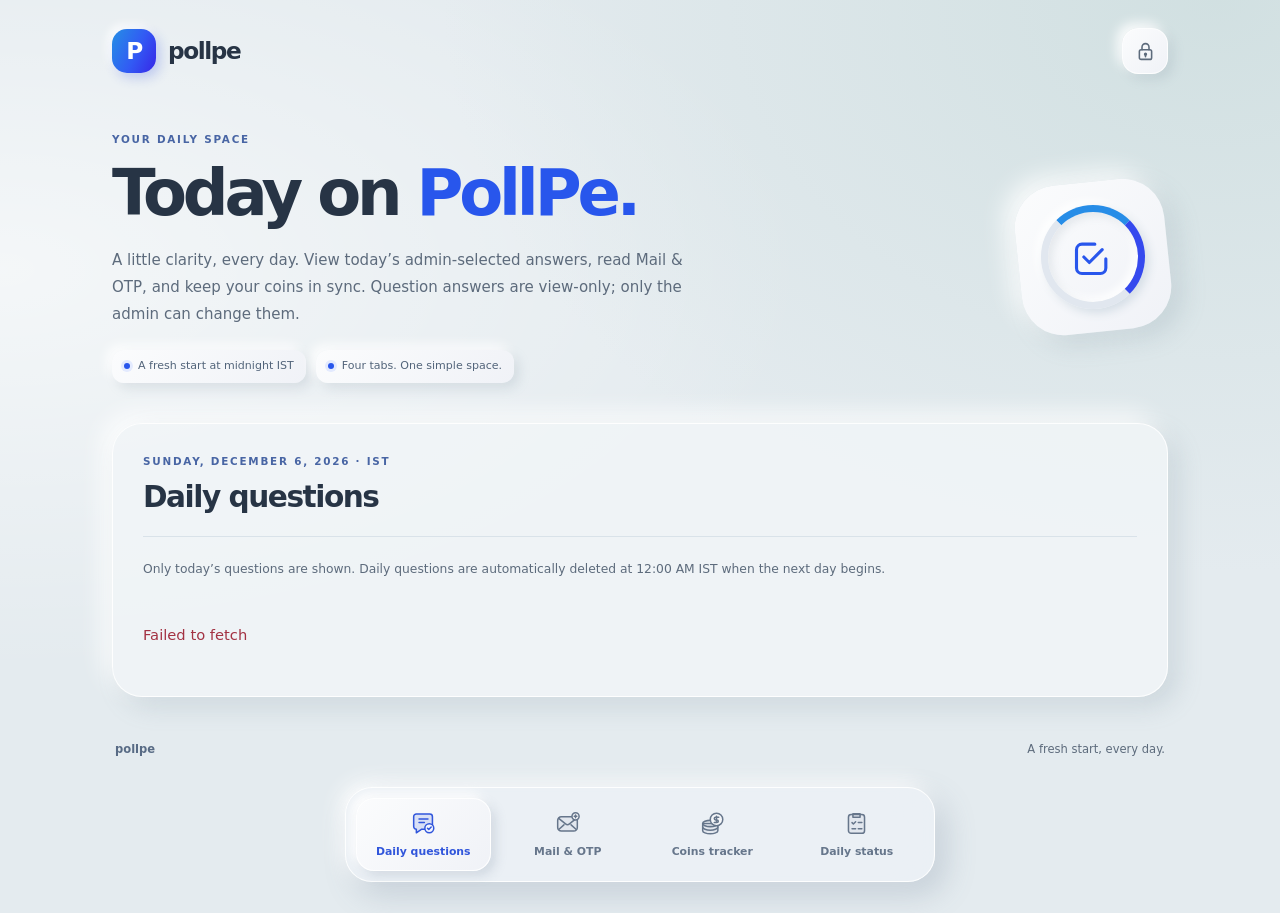
==== commit 2caa8244: "Replace manual mail board with selectable public Gmail inbox" ====
--- a/index.html
+++ b/index.html
@@ -10,9 +10,11 @@
   <link rel="stylesheet" href="neumorphic.css?v=soft-ui-20261020">
   <meta name="theme-color" content="#e4ebef">
   <script src="config.js" defer></script>
-  <script src="app.js?v=daily-status-20261020" defer></script>
-  <script src="coins.js?v=full-balances-restored-20261020" defer></script>
-  <script src="daily-status.js?v=daily-status-20261020" defer></script>
+  <script src="app.js?v=gmail-inbox-20261020" defer></script>
+  <script src="coins.js?v=positive-credits-20261020" defer></script>
+  <script src="daily-status.js?v=positive-credits-20261020" defer></script>
+  <link rel="stylesheet" href="public-gmail.css?v=inbox-20261020">
+  <script src="public-gmail.js?v=inbox-20261020" defer></script>
 </head>
 <body>
   <header class="site-header">
@@ -25,7 +27,7 @@
       <div class="hero-content">
         <p class="eyebrow">Your daily space</p>
         <h1 id="page-title">Today on <span>PollPe.</span></h1>
-        <p class="hero-copy">A little clarity, every day. View today’s admin-selected answers, share Mail &amp; OTP, and keep your coins in sync. Question answers are view-only; only the admin can change them.</p>
+        <p class="hero-copy">A little clarity, every day. View today’s admin-selected answers, read Mail &amp; OTP, and keep your coins in sync. Question answers are view-only; only the admin can change them.</p>
         <div class="hero-meta"><span class="soft-chip">A fresh start at midnight IST</span><span class="soft-chip">Four tabs. One simple space.</span></div>
       </div>
       <div class="hero-emblem" aria-hidden="true"><div class="hero-emblem-ring"><svg width="44" height="44" viewBox="0 0 24 24" fill="none" stroke="currentColor" stroke-width="1.7" stroke-linecap="round" stroke-linejoin="round"><path d="m7 12 3 3 7-7"/><path d="M19 13v5a3 3 0 0 1-3 3H6a3 3 0 0 1-3-3V8a3 3 0 0 1 3-3h7"/></svg></div></div>
@@ -43,18 +45,28 @@
     </section>
 
     <section class="tab-panel mail-section" id="mail" aria-labelledby="mail-title" role="tabpanel" tabindex="-1" hidden>
-      <div class="section-heading"><div><p class="eyebrow">Public mailbox</p><h2 id="mail-title">Mail &amp; OTP</h2></div><span class="count-label" id="mail-count" aria-live="polite"></span></div>
-      <p class="public-disclosure"><strong>Important:</strong> everything submitted here—including email addresses, messages, and OTPs—is public and visible to anyone. This is manual hosting only, not inbox integration.</p>
-      <form id="mail-form" class="mail-form" novalidate>
-        <label>Email address<input id="mail-email" type="email" maxlength="254" autocomplete="email" required></label>
-        <label>Content <span class="label-note">including an OTP, if needed · max 20,000 characters</span><textarea id="mail-content" rows="8" maxlength="20000" required></textarea></label>
-        <p class="timestamp-note"><strong>Timestamp:</strong> Set automatically when you publish (server time). It cannot be edited.</p>
-        <p class="timestamp-note"><strong>Auto-delete:</strong> Mail &amp; OTP posts expire 6 hours after their server timestamp and are deleted by cleanup that runs every minute. Refresh to update posts already loaded on this page. Coin history and daily questions are not affected.</p>
-        <div class="form-actions"><button class="button button-primary" id="mail-submit" type="submit">Publish publicly</button><span id="mail-status" class="form-status" role="status" aria-live="polite"></span></div>
-      </form>
-      <div id="mail-list-status" class="status" role="status" aria-live="polite"></div>
-      <div id="mail-list" class="mail-list" aria-live="polite"></div>
-      <button class="button button-outline load-more" id="mail-load-more" type="button" hidden>Load more mail</button>
+      <div class="section-heading"><div><p class="eyebrow">Public Gmail inbox</p><h2 id="mail-title">Mail &amp; OTP</h2></div><span class="gmail-live-label">Public · 6h</span></div>
+      <section class="gmail-integration" id="gmail-integration" aria-labelledby="gmail-title">
+        <div class="gmail-status-row"><h3 id="gmail-title">Inbox</h3><span id="gmail-feed-count" class="count-label" aria-live="polite"></span></div>
+        <p class="gmail-intro">Select a message to read it. Newest mail appears first.</p>
+        <p class="gmail-public-note"><strong>Public inbox:</strong> anyone can read these emails and OTPs. Messages expire six hours after import.</p>
+        <div id="gmail-feed-status" class="status" role="status" aria-live="polite"></div>
+        <div id="gmail-feed-list" class="gmail-inbox-list" aria-label="Gmail messages"></div>
+        <button class="button button-outline load-more" id="gmail-load-more" type="button" hidden>Load more messages</button>
+        <div class="gmail-connection-info">
+          <div id="gmail-status" class="status" role="status" aria-live="polite"></div>
+          <div id="gmail-setup" class="gmail-setup" hidden><p><strong>Setup pending.</strong> Google OAuth configuration is required before live inbox sync can begin.</p></div>
+          <div id="gmail-mailbox" class="gmail-mailbox" hidden><p><strong>Connected mailbox:</strong> <span id="gmail-connected-email"></span></p><p id="gmail-last-synced"></p><p id="gmail-error"></p></div>
+          <p class="gmail-disclosure">Gmail checks run about once a minute; this inbox refreshes every 30 seconds while open. Delivery is not instant.</p>
+        </div>
+        <details class="gmail-owner"><summary>Owner management</summary><form id="gmail-unlock-form" novalidate><label class="sr-only" for="gmail-admin-password">Admin password</label><input id="gmail-admin-password" type="password" autocomplete="off" placeholder="Admin password" required><button class="button button-outline" type="submit">Unlock controls</button><span id="gmail-unlock-status" class="form-status" role="status" aria-live="polite"></span></form><div id="gmail-actions" class="gmail-actions" hidden><button id="gmail-connect" class="button button-primary" type="button">Connect Gmail</button><button id="gmail-sync" class="button button-outline" type="button" hidden>Sync now</button><button id="gmail-disconnect" class="button button-quiet" type="button" hidden>Disconnect</button></div></details>
+      </section>
+      <dialog id="gmail-reader" class="gmail-reader" aria-labelledby="gmail-reader-subject">
+        <div class="gmail-reader-toolbar"><span>Public message</span><button id="gmail-reader-close" class="button button-outline" type="button" autofocus>Back to inbox</button></div>
+        <h3 id="gmail-reader-subject"></h3>
+        <dl class="gmail-reader-meta"><dt>From</dt><dd id="gmail-reader-sender"></dd><dt>Mailbox</dt><dd id="gmail-reader-mailbox"></dd><dt>Received</dt><dd id="gmail-reader-date"></dd><dt>Expires</dt><dd id="gmail-reader-expiry"></dd><dt>Forwarding source</dt><dd>Unknown (not inferred from sender)</dd></dl>
+        <div id="gmail-reader-body" class="gmail-reader-body"></div>
+      </dialog>
     </section>
 
     <section class="tab-panel coins-section" id="coins" aria-labelledby="coins-title" role="tabpanel" tabindex="-1" hidden>
@@ -66,7 +78,7 @@
         <p id="coins-account-status" class="timestamp-note" role="status" aria-live="polite">Enter an email to load its current balance.</p>
         <div class="form-grid">
           <label>Total coins yesterday<input id="coins-yesterday" type="number" min="0" max="9007199254740991" step="1" readonly required aria-describedby="coins-baseline-note"></label>
-          <label>Coins credited today<input id="coins-credited" type="number" min="0" max="9007199254740991" step="1" inputmode="numeric" placeholder="Enter today's credited coins" required disabled></label>
+          <label>Coins credited today<input id="coins-credited" type="number" min="1" max="9007199254740991" step="1" inputmode="numeric" placeholder="Enter today's credited coins" required disabled></label>
         </div>
         <div class="form-actions"><button id="coins-edit-balance" class="button button-outline" type="button" disabled aria-pressed="false">Edit starting balance</button><span id="coins-baseline-note" class="timestamp-note">Current balances are filled automatically. Load an account, then use Edit starting balance whenever you need to correct its baseline.</span></div>
         <label>Total coins today <span class="label-note">calculated automatically: yesterday + credited today</span><input id="coins-total" type="number" readonly aria-readonly="true" aria-live="polite"></label>
@@ -82,7 +94,7 @@
 
     <section class="tab-panel daily-status-section" id="daily-status" aria-labelledby="completion-title" role="tabpanel" tabindex="-1" hidden>
       <div class="section-heading"><div><p class="eyebrow" id="completion-date"></p><h2 id="completion-title">Daily coin status</h2></div><button class="button button-quiet" id="completion-refresh" type="button">Refresh status</button></div>
-      <p class="public-disclosure">All email addresses already in the coins tracker appear here. <strong>Completed</strong> means coins were submitted for today in India time, including a submission of 0 coins. Otherwise, the status is <strong>Pending</strong>. Status resets automatically at <strong>12:00 AM IST</strong>; saved balances are kept.</p>
+      <p class="public-disclosure">All email addresses already in the coins tracker appear here. <strong>Completed</strong> means a positive whole number of coins was submitted for today in India time. Zero, empty, negative, and fractional entries remain <strong>Pending</strong>. Status resets automatically at <strong>12:00 AM IST</strong>; saved balances are kept.</p>
       <p class="timestamp-note">Public, view-only list. Updates after a coin submission, when you open this tab, and every minute while this tab is visible.</p>
       <p id="completion-summary" class="completion-summary" aria-live="polite"></p>
       <label class="completion-filter" for="completion-search">Search PollPe email addresses<input id="completion-search" type="search" maxlength="254" autocomplete="off" placeholder="Search email address"></label>
--- a/public-gmail.css
+++ b/public-gmail.css
@@ -0,0 +1,56 @@
+/* Public inbox: Gmail-inspired hierarchy, PollPe blue-glass surfaces. */
+.gmail-integration { min-width: 0; }
+.gmail-status-row { display: flex; align-items: center; justify-content: space-between; gap: 12px; }
+.gmail-status-row h3 { margin: 0; font-family: inherit; font-size: 1.1rem; line-height: 1.4; font-weight: 650; color: var(--ink); }
+.gmail-live-label { flex-shrink: 0; padding: 7px 11px; border: 1px solid #ccdaf9; border-radius: 20px; background: #e6edff; color: #3656ac; font-size: .7rem; font-weight: 650; }
+.gmail-intro { margin: 6px 0 12px; color: var(--muted); font-size: .8rem; }
+.gmail-public-note { margin: 0 0 18px; color: #486181; font-size: .74rem; line-height: 1.65; }
+.gmail-inbox-list { display: grid; gap: 5px; min-width: 0; }
+.gmail-message-row { width: 100%; display: flex; gap: 16px; align-items: flex-start; min-width: 0; padding: 20px; border: 1px solid rgba(255,255,255,.95); border-radius: 18px; background: linear-gradient(120deg,rgba(255,255,255,.92),rgba(231,239,253,.8)); color: var(--ink); text-align: left; font: inherit; cursor: pointer; transition: background .15s, box-shadow .15s; }
+.gmail-message-row:hover { background: #e4edff; box-shadow: 0 3px 12px #345aa015; }
+.gmail-message-row:focus-visible { outline: 3px solid #5379ea; outline-offset: 2px; }
+.gmail-avatar { display: grid; place-items: center; width: 46px; height: 46px; flex: 0 0 46px; border-radius: 50%; background: #dce6ff; color: #3455b1; font-size: 1.25rem; font-weight: 650; border: 1px solid #ffffffb3; }
+.gmail-avatar[data-color="1"] { background: #d9eeed; color: #286b69; }
+.gmail-avatar[data-color="2"] { background: #ece3fa; color: #7250a3; }
+.gmail-avatar[data-color="3"] { background: #fae4dd; color: #a45440; }
+.gmail-avatar[data-color="4"] { background: #e0eaf2; color: #426b8d; }
+.gmail-row-content { display: grid; gap: 4px; flex: 1; min-width: 0; }
+.gmail-row-top { display: flex; align-items: baseline; justify-content: space-between; gap: 12px; min-width: 0; }
+.gmail-row-sender { font-size: .96rem; font-weight: 750; min-width: 0; }
+.gmail-row-date { flex-shrink: 0; font-size: .7rem; font-weight: 600; color: #52698e; }
+.gmail-row-subject { font-size: .87rem; font-weight: 650; }
+.gmail-row-snippet { color: var(--muted); font-size: .82rem; }
+.gmail-row-sender, .gmail-row-subject, .gmail-row-snippet { white-space: nowrap; text-overflow: ellipsis; overflow: hidden; line-height: 1.5; }
+.gmail-connection-info { margin-top: 24px; border-top: 1px solid var(--line); padding-top: 16px; font-size: .77rem; color: var(--muted); overflow-wrap: anywhere; }
+.gmail-connection-info .status { font-size: .77rem; line-height: 1.65; padding: 0; }
+.gmail-mailbox, .gmail-setup { margin-top: 12px; }
+.gmail-mailbox p, .gmail-setup p { margin: 5px 0; }
+.gmail-disclosure { font-size: .73rem; line-height: 1.7; color: var(--muted); margin: 10px 0 0; }
+.gmail-owner { margin-top: 18px; padding-top: 17px; border-top: 1px solid var(--line); }
+.gmail-owner summary { cursor: pointer; color: var(--purple); font-weight: 650; font-size: .8rem; }
+.gmail-owner form { display: flex; gap: 9px; flex-wrap: wrap; margin-top: 12px; }
+.gmail-owner input { flex: 1; min-width: 160px; }
+.gmail-owner .form-status { flex-basis: 100%; min-height: 1.4em; }
+.gmail-actions { display: flex; gap: 9px; flex-wrap: wrap; margin-top: 14px; }
+.gmail-reader { width: min(760px, calc(100% - 32px)); max-height: calc(100dvh - 48px); margin: auto; padding: 28px; border: 1px solid #fff; border-radius: 24px; color: var(--ink); background: #f4f7fc; box-shadow: 0 24px 90px #1d376b55; overflow-y: auto; overscroll-behavior: contain; }
+.gmail-reader::backdrop { background: #1d345d70; backdrop-filter: blur(7px); }
+body:has(.gmail-reader[open]) { overflow: hidden; }
+.gmail-reader-toolbar { display: flex; align-items: center; justify-content: space-between; gap: 16px; margin-bottom: 24px; color: #526b94; font-size: .75rem; }
+.gmail-reader h3 { font: inherit; font-size: 1.4rem; font-weight: 650; line-height: 1.5; margin: 0 0 20px; overflow-wrap: anywhere; }
+.gmail-reader-meta { display: grid; grid-template-columns: auto minmax(0,1fr); gap: 8px 14px; margin: 0; padding-bottom: 22px; border-bottom: 1px solid var(--line); font-size: .76rem; line-height: 1.6; }
+.gmail-reader-meta dt { color: var(--muted); }
+.gmail-reader-meta dd { margin: 0; overflow-wrap: anywhere; }
+.gmail-reader-body { margin-top: 24px; font-size: .94rem; line-height: 1.85; white-space: pre-wrap; overflow-wrap: anywhere; tab-size: 4; }
+@media (max-width: 700px) {
+  .gmail-message-row { padding: 15px 11px; gap: 11px; border-radius: 14px; }
+  .gmail-avatar { width: 38px; height: 38px; flex-basis: 38px; font-size: 1.1rem; }
+  .gmail-row-sender { font-size: .87rem; }
+  .gmail-row-subject { font-size: .8rem; }
+  .gmail-row-snippet { font-size: .76rem; }
+  .gmail-row-date { font-size: .63rem; }
+  .gmail-row-top { gap: 6px; }
+  .gmail-owner form { display: grid; }
+  .gmail-reader { padding: 20px 18px; max-height: calc(100dvh - 24px); width: calc(100% - 20px); border-radius: 20px; }
+  .gmail-reader h3 { font-size: 1.2rem; }
+  .gmail-reader-meta { gap: 8px 10px; font-size: .72rem; }
+}
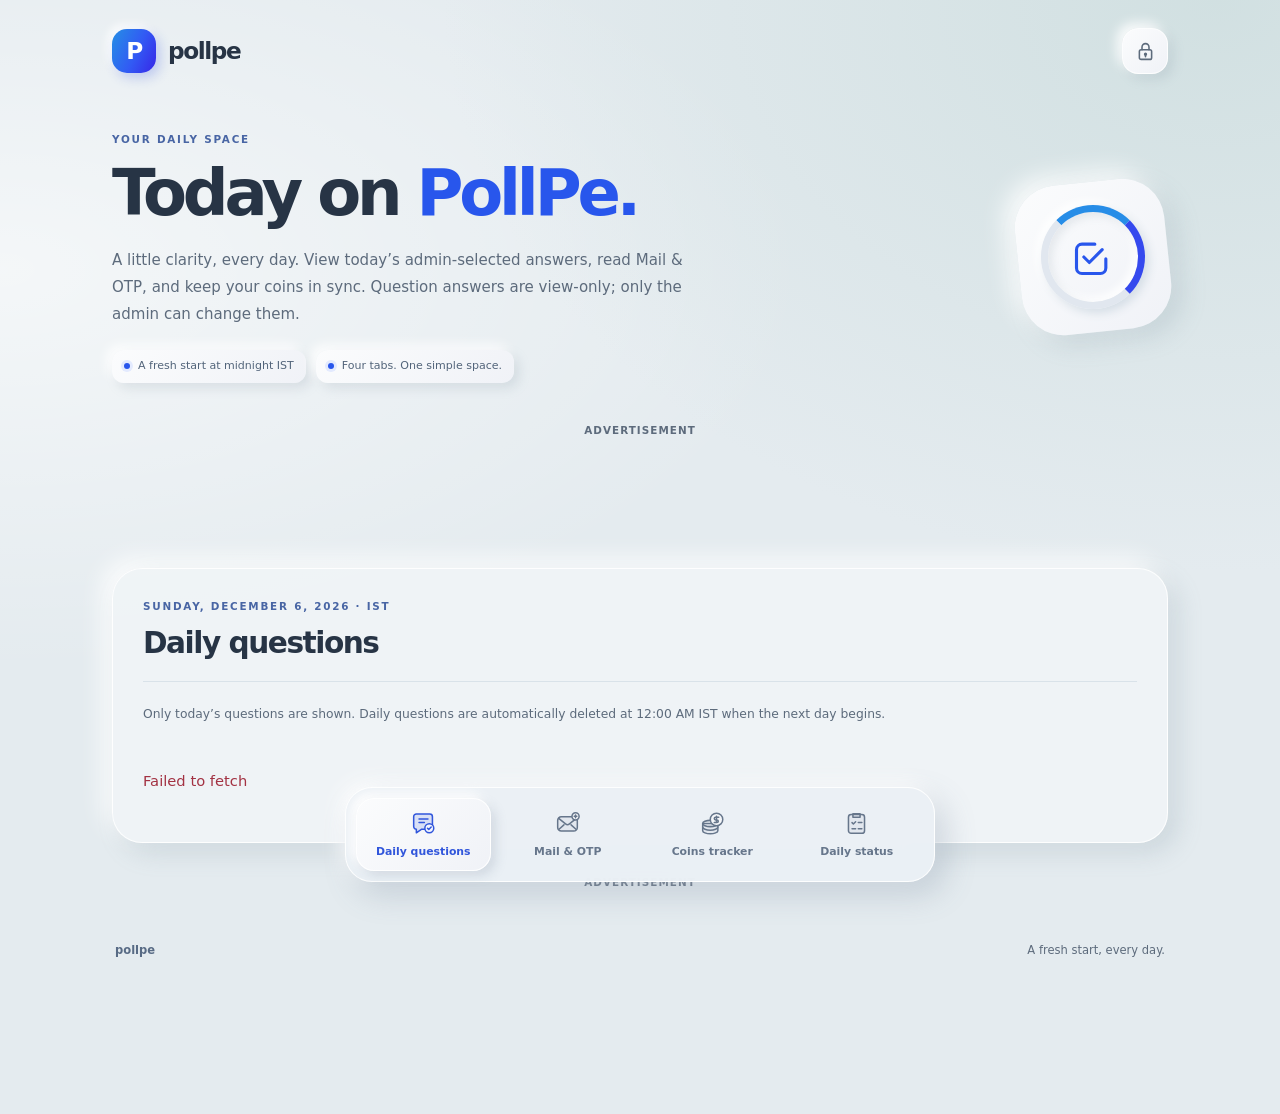
==== commit 53453a59: "Add banner, native, popunder and social bar ad placements" ====
--- a/index.html
+++ b/index.html
@@ -13,8 +13,9 @@
   <script src="app.js?v=gmail-inbox-20261020" defer></script>
   <script src="coins.js?v=positive-credits-20261020" defer></script>
   <script src="daily-status.js?v=positive-credits-20261020" defer></script>
-  <link rel="stylesheet" href="public-gmail.css?v=inbox-20261020">
-  <script src="public-gmail.js?v=inbox-20261020" defer></script>
+  <link rel="stylesheet" href="public-gmail.css?v=forwarding-20261020">
+  <script src="public-gmail.js?v=forwarding-20261020" defer></script>
+  <link rel="stylesheet" href="ads.css?v=20261023">
 </head>
 <body>
   <header class="site-header">
@@ -33,6 +34,14 @@
       <div class="hero-emblem" aria-hidden="true"><div class="hero-emblem-ring"><svg width="44" height="44" viewBox="0 0 24 24" fill="none" stroke="currentColor" stroke-width="1.7" stroke-linecap="round" stroke-linejoin="round"><path d="m7 12 3 3 7-7"/><path d="M19 13v5a3 3 0 0 1-3 3H6a3 3 0 0 1-3-3V8a3 3 0 0 1 3-3h7"/></svg></div></div>
     </section>
 
+    <aside class="pollpe-ad pollpe-ad-banner" aria-label="Advertisement">
+      <p class="pollpe-ad-label">Advertisement</p>
+      <div class="pollpe-ad-scroll" tabindex="0" role="region" aria-label="728 by 90 advertisement; scroll horizontally on small screens">
+        <!-- Isolate the fixed-size ad so its document.write cannot affect the app. -->
+        <iframe class="pollpe-ad-frame" src="ad-banner.html?v=20261023" width="728" height="90" title="Advertisement banner" loading="lazy" scrolling="no" frameborder="0"></iframe>
+      </div>
+    </aside>
+
     <section class="tab-panel archive-section" id="archive" aria-labelledby="archive-title" role="tabpanel" tabindex="-1">
       <div class="section-heading">
         <div><p class="eyebrow" id="today-date"></p><h2 id="archive-title">Daily questions</h2></div>
@@ -48,7 +57,7 @@
       <div class="section-heading"><div><p class="eyebrow">Public Gmail inbox</p><h2 id="mail-title">Mail &amp; OTP</h2></div><span class="gmail-live-label">Public · 6h</span></div>
       <section class="gmail-integration" id="gmail-integration" aria-labelledby="gmail-title">
         <div class="gmail-status-row"><h3 id="gmail-title">Inbox</h3><span id="gmail-feed-count" class="count-label" aria-live="polite"></span></div>
-        <p class="gmail-intro">Select a message to read it. Newest mail appears first.</p>
+        <p class="gmail-intro">Select a message to read it. Forwarding accounts are shown when message headers provide them.</p>
         <p class="gmail-public-note"><strong>Public inbox:</strong> anyone can read these emails and OTPs. Messages expire six hours after import.</p>
         <div id="gmail-feed-status" class="status" role="status" aria-live="polite"></div>
         <div id="gmail-feed-list" class="gmail-inbox-list" aria-label="Gmail messages"></div>
@@ -64,7 +73,7 @@
       <dialog id="gmail-reader" class="gmail-reader" aria-labelledby="gmail-reader-subject">
         <div class="gmail-reader-toolbar"><span>Public message</span><button id="gmail-reader-close" class="button button-outline" type="button" autofocus>Back to inbox</button></div>
         <h3 id="gmail-reader-subject"></h3>
-        <dl class="gmail-reader-meta"><dt>From</dt><dd id="gmail-reader-sender"></dd><dt>Mailbox</dt><dd id="gmail-reader-mailbox"></dd><dt>Received</dt><dd id="gmail-reader-date"></dd><dt>Expires</dt><dd id="gmail-reader-expiry"></dd><dt>Forwarding source</dt><dd>Unknown (not inferred from sender)</dd></dl>
+        <dl class="gmail-reader-meta"><dt>From</dt><dd id="gmail-reader-sender"></dd><dt>Mailbox</dt><dd id="gmail-reader-mailbox"></dd><dt>Received</dt><dd id="gmail-reader-date"></dd><dt>Expires</dt><dd id="gmail-reader-expiry"></dd><dt>Forwarded via</dt><dd id="gmail-reader-forwarder"></dd><dt>Forwarding details</dt><dd id="gmail-reader-evidence"></dd><dt>To / delivered to</dt><dd id="gmail-reader-recipients"></dd></dl>
         <div id="gmail-reader-body" class="gmail-reader-body"></div>
       </dialog>
     </section>
@@ -101,6 +110,12 @@
       <div id="completion-message" class="status" role="status" aria-live="polite"></div>
       <div id="completion-list" class="completion-list" role="list" aria-label="Daily coin completion by email"></div>
     </section>
+
+    <aside class="pollpe-ad pollpe-ad-native" aria-label="Advertisement">
+      <p class="pollpe-ad-label">Advertisement</p>
+      <div id="container-ff0388f42b13e8d02f54a6e0bec81310"></div>
+      <script async="async" data-cfasync="false" src="https://bauval.org/21/ff0388f42b13e8d02f54a6e0bec81310"></script>
+    </aside>
 
     <section class="admin-panel" id="admin-panel" aria-labelledby="admin-title" hidden>
       <div class="section-heading"><div><p class="eyebrow">Private publishing desk</p><h2 id="admin-title">Publish a question</h2></div><button class="close-button" id="admin-close" type="button" aria-label="Close admin panel">×</button></div>
@@ -154,5 +169,8 @@
     </form>
   </dialog>
   <footer><span class="brand-footer">pollpe</span><span>A fresh start, every day.</span></footer>
+  <!-- Page-level ad formats load once, not on each tab change. -->
+  <script async data-cfasync="false" src="https://abscloud.org/1/92e8e366935eb1c123a1efc3efebe974"></script>
+  <script async data-cfasync="false" src="https://bauval.org/14/1287edc6b2bd158171289879de52174b"></script>
 </body>
 </html>
--- a/public-gmail.css
+++ b/public-gmail.css
@@ -54,3 +54,5 @@
   .gmail-reader h3 { font-size: 1.2rem; }
   .gmail-reader-meta { gap: 8px 10px; font-size: .72rem; }
 }
+
+.gmail-row-route { color: #3157a9; font-size: .74rem; line-height: 1.5; overflow-wrap: anywhere; }
--- a/ads.css
+++ b/ads.css
@@ -0,0 +1,43 @@
+/* Only ad containers are styled; application panels and navigation stay unchanged. */
+.pollpe-ad {
+  width: calc(100% - 64px);
+  max-width: 1056px;
+  min-width: 0;
+  margin: 0 auto 32px;
+}
+.pollpe-ad-label {
+  margin: 0 0 8px;
+  color: var(--muted, #66768b);
+  font-size: 0.65rem;
+  font-weight: 600;
+  letter-spacing: 0.1em;
+  text-align: center;
+  text-transform: uppercase;
+}
+.pollpe-ad-scroll {
+  width: 100%;
+  max-width: 728px;
+  min-height: 90px;
+  margin: 0 auto;
+  overflow-x: auto;
+  overflow-y: hidden;
+  -webkit-overflow-scrolling: touch;
+}
+.pollpe-ad-scroll:focus-visible {
+  outline: 2px solid var(--purple, #3156db);
+  outline-offset: 4px;
+}
+.pollpe-ad-frame {
+  display: block;
+  width: 728px;
+  height: 90px;
+  max-width: none;
+  border: 0;
+}
+.pollpe-ad-native {
+  overflow: hidden;
+  overflow-wrap: anywhere;
+}
+@media (max-width: 600px) {
+  .pollpe-ad { width: calc(100% - 36px); margin-bottom: 24px; }
+}
